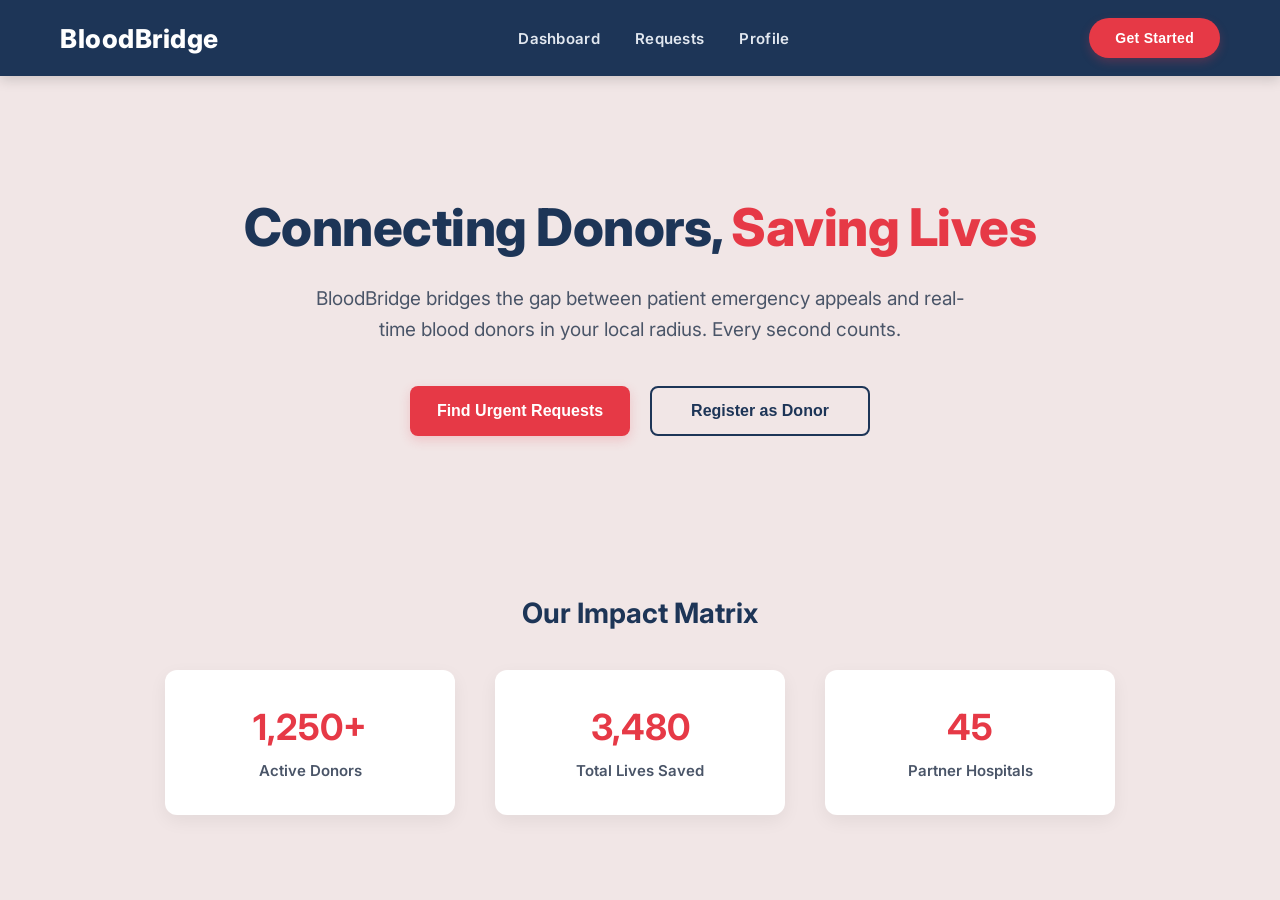
==== index.html @ 4d7ae3db "home" ====
<!DOCTYPE html>
<html lang="en">
<head>
    <meta charset="UTF-8">
    <meta name="viewport" content="width=device-width, initial-scale=1.0">
    <title>BloodBridge - Home</title>
    <link rel="stylesheet" href="styles.css">
    <link href="https://fonts.googleapis.com/css2?family=Inter:wght@400;500;600;700;800&display=swap" rel="stylesheet">
</head>
<body>

    <nav class="navbar">
        <div class="nav-logo">BloodBridge</div>
        <ul class="nav-links">
            <li><a href="#dashboard">Dashboard</a></li>
            <li><a href="#requests">Requests</a></li>
            <li><a href="#profile">Profile</a></li>
        </ul>
        <button class="nav-btn">Get Started</button>
    </nav>

    <header class="hero-section">
        <div class="hero-content">
            <h1>Connecting Donors, <span class="highlight">Saving Lives</span></h1>
            <p>
                BloodBridge bridges the gap between patient emergency appeals and real-time 
                blood donors in your local radius. Every second counts.
            </p>
            <div class="hero-actions">
                <button class="btn-primary">Find Urgent Requests</button>
                <button class="btn-secondary">Register as Donor</button>
            </div>
        </div>
    </header>

    <section class="stats-section">
        <h2>Our Impact Matrix</h2>
        <div class="stats-grid">
            <div class="stat-card">
                <h3>1,250+</h3>
                <p>Active Donors</p>
            </div>
            <div class="stat-card">
                <h3>3,480</h3>
                <p>Total Lives Saved</p>
            </div>
            <div class="stat-card">
                <h3>45</h3>
                <p>Partner Hospitals</p>
            </div>
        </div>
    </section>

</body>
</html>
---- styles.css ----
body {
  font-family: 'Inter', sans-serif;
  color: #333333;
  margin: 0;
  padding: 0;
  background-color: #f1e6e6;
  -webkit-font-smoothing: antialiased;
}

.navbar {
  display: flex;
  justify-content: space-between;
  align-items: center;
  padding: 18px 60px;
  background-color: #1d3557;
  box-shadow: 0 4px 12px rgba(0, 0, 0, 0.15);
  position: sticky;
  top: 0;
  z-index: 1000;
}

.nav-logo {
  font-size: 26px;
  font-weight: 800;
  color: #ffffff;
  letter-spacing: 0.5px;
}

.nav-links {
  display: flex;
  list-style: none;
  gap: 35px;
  padding: 0;
  margin: 0;
}

.nav-links a {
  text-decoration: none;
  color: #e2e8f0;
  font-weight: 600;
  font-size: 15px;
  letter-spacing: 0.3px;
  transition: color 0.2s;
}

.nav-links a:hover {
  color: #e63946;
}

.nav-btn {
  background-color: #e63946;
  color: #ffffff;
  border: none;
  padding: 12px 26px;
  border-radius: 50px;
  cursor: pointer;
  font-weight: 700;
  font-size: 14px;
  letter-spacing: 0.3px;
  box-shadow: 0 4px 10px rgba(230, 57, 70, 0.25);
  transition: transform 0.2s ease, background-color 0.2s ease, box-shadow 0.2s ease;
}

.hero-section {
  background: #f1e6e6;
  padding: 120px 40px 80px 40px;
  text-align: center;
}

.hero-content h1 {
  font-size: 52px;
  font-weight: 800;
  color: #1d3557;
  margin-bottom: 24px;
  margin-top: 0;
  letter-spacing: -0.5px;
}

.highlight {
  color: #e63946;
}

.hero-content p {
  font-size: 19px;
  max-width: 650px;
  margin: 0 auto 40px auto;
  line-height: 1.65;
  color: #4a5568;
}

.hero-actions {
  display: flex;
  justify-content: center;
  align-items: center;
  gap: 20px;
}

.btn-primary, .btn-secondary {
  width: 220px;
  height: 50px;
  font-size: 16px;
  font-weight: 600;
  border-radius: 8px;
  cursor: pointer;
  box-sizing: border-box;
  display: flex;
  justify-content: center;
  align-items: center;
  transition: transform 0.2s ease, background-color 0.2s ease, box-shadow 0.2s ease, border-color 0.2s ease;
}

.btn-primary {
  background-color: #e63946;
  color: #ffffff;
  border: none;
  box-shadow: 0 4px 12px rgba(230, 57, 70, 0.2);
}

.btn-secondary {
  background-color: transparent;
  color: #1d3557;
  border: 2px solid #1d3557;
}

.btn-primary:hover, .nav-btn:hover {
  background-color: #d62839;
  transform: scale(1.05);
  box-shadow: 0 6px 16px rgba(230, 57, 70, 0.35);
}

.btn-secondary:hover {
  background-color: #1d3557;
  color: #ffffff;
  transform: scale(1.05);
  box-shadow: 0 6px 16px rgba(29, 53, 87, 0.25);
}

.stats-section {
  padding: 80px 40px;
  text-align: center;
  background-color: #f1e6e6;
}

.stats-section h2 {
  font-size: 28px;
  font-weight: 700;
  color: #1d3557;
  margin-top: 0;
  margin-bottom: 40px;
}

.stats-grid {
  display: flex;
  justify-content: center;
  gap: 40px;
  flex-wrap: wrap;
}

.stat-card {
  background: #ffffff;
  padding: 35px 25px;
  border-radius: 12px;
  box-shadow: 0 6px 18px rgba(0, 0, 0, 0.06);
  width: 240px;
  transition: transform 0.2s ease;
}

.stat-card:hover {
  transform: translateY(-5px);
}

.stat-card h3 {
  font-size: 36px;
  font-weight: 700;
  color: #e63946;
  margin: 0 0 12px 0;
}

.stat-card p {
  margin: 0;
  color: #4a5568;
  font-weight: 600;
  font-size: 15px;
}


.auth-page {
    background-color: #f7ebe7;
    display: flex;
    justify-content: center;
    align-items: center;
    min-height: 100vh;
    padding: 20px;
}

.auth-container {
    background: #ffffff;
    padding: 40px;
    border-radius: 20px;
    box-shadow: 0 4px 15px rgba(0, 0, 0, 0.02);
    width: 100%;
    max-width: 480px;
}

.auth-header {
    text-align: center;
    margin-bottom: 24px;
}

.auth-logo {
    font-size: 2rem;
    font-weight: 700;
    color: #e63946;
    margin-bottom: 8px;
}

.auth-header h2 {
    font-size: 1.5rem;
    color: #1d3557;
    margin-bottom: 6px;
}

.auth-header p {
    font-size: 0.95rem;
    color: #6c757d;
}

.auth-form {
    display: flex;
    flex-direction: column;
    gap: 16px;
}

.form-group {
    display: flex;
    flex-direction: column;
    gap: 6px;
}

.form-row {
    display: flex;
    gap: 16px;
    width: 100%;
}

.form-row .form-group {
    flex: 1;
}

.form-group label {
    font-size: 0.9rem;
    font-weight: 600;
    color: #1d3557;
}

.form-group input, 
.form-group select {
    width: 100%;
    padding: 10px 14px;
    font-size: 0.95rem;
    border: 1px solid #ced4da;
    border-radius: 6px;
    outline: none;
    background-color: #fff;
    color: #212529;
    transition: border-color 0.2s ease;
}

.form-group input::placeholder {
    color: #adb5bd; 
}

.form-group input:focus, 
.form-group select:focus {
    border-color: #e63946;
}

.btn-auth {
    width: 100%;
    padding: 12px;
    font-size: 1rem;
    font-weight: 600;
    background: #e63946;
    color: #fff;
    border: none;
    border-radius: 6px;
    cursor: pointer;
    margin-top: 10px;
    transition: background 0.2s ease;
}

.btn-auth:hover {
    background: #d62828;
}

.auth-footer {
    text-align: center;
    margin-top: 20px;
    font-size: 0.9rem;
    color: #6c757d;
}

.auth-footer a {
    color: #e63946;
    text-decoration: none;
    font-weight: 600;
}

.auth-footer a:hover {
    text-decoration: underline;
}
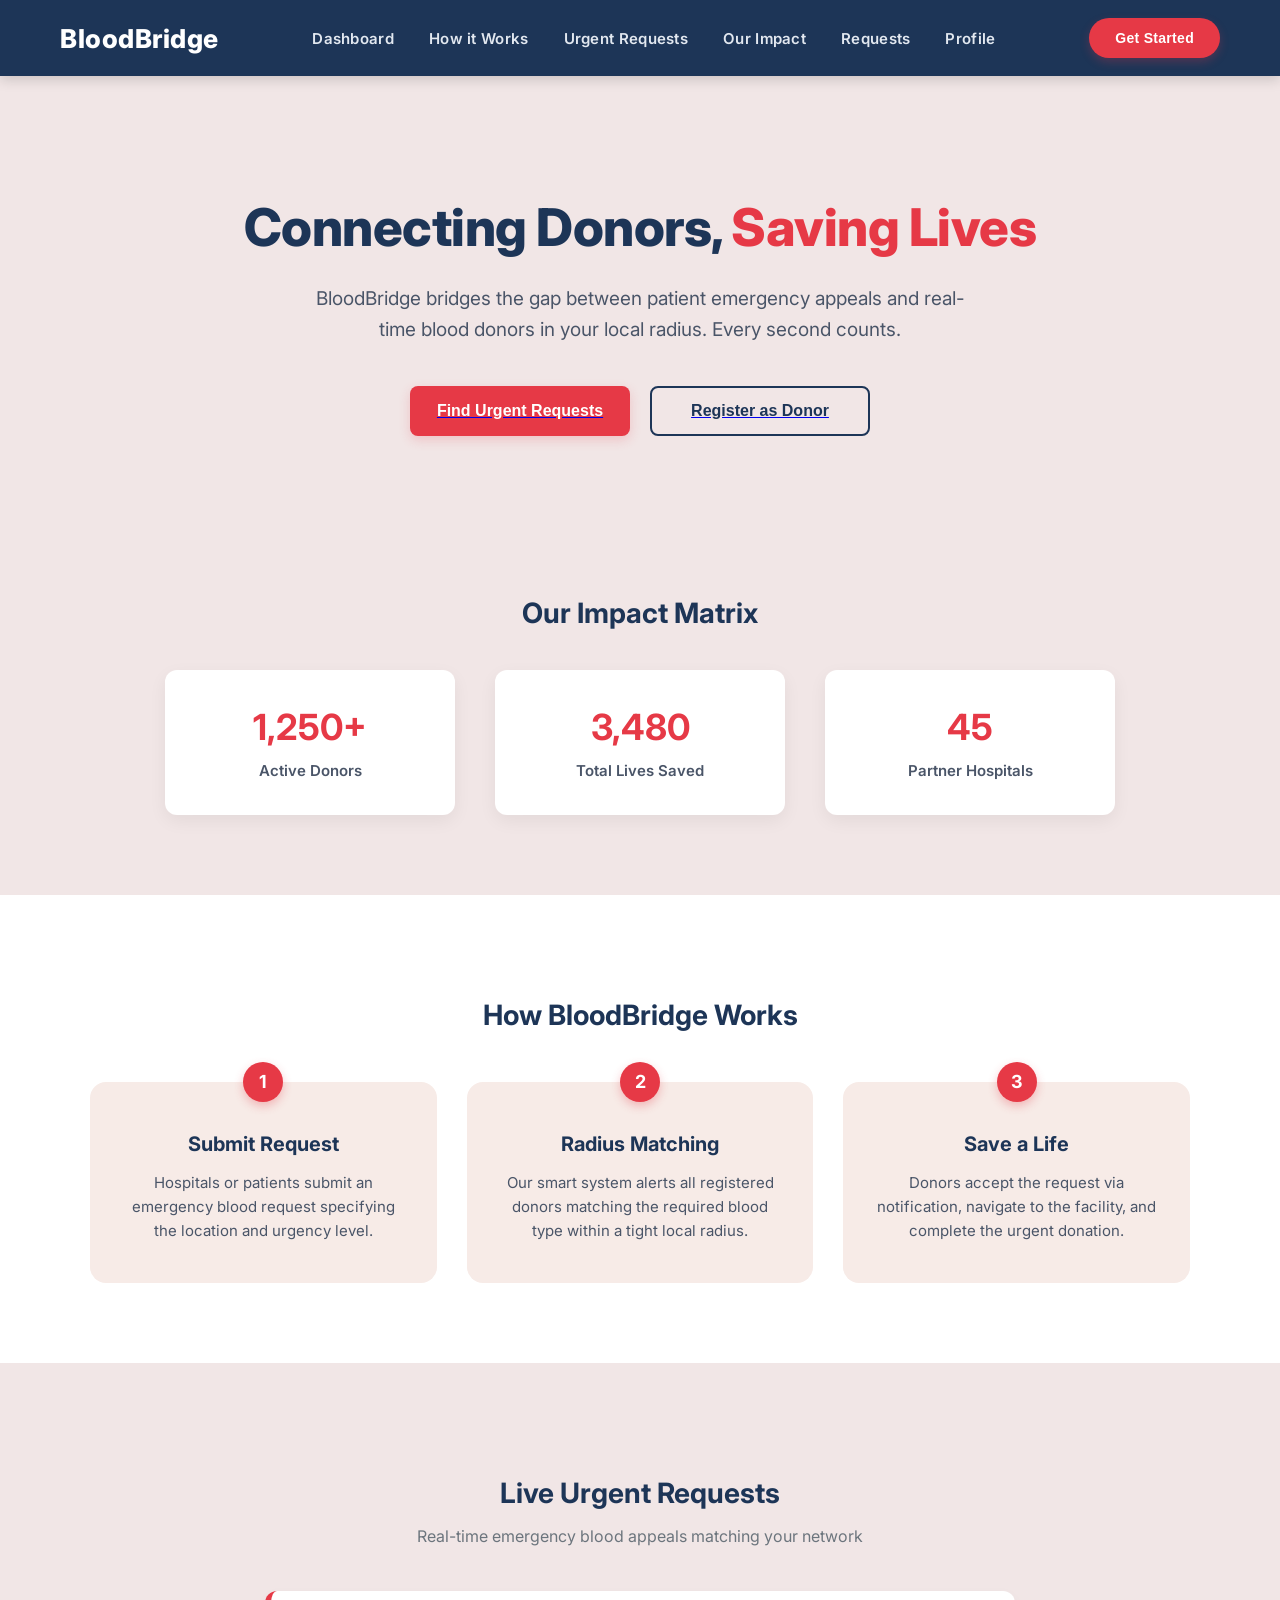
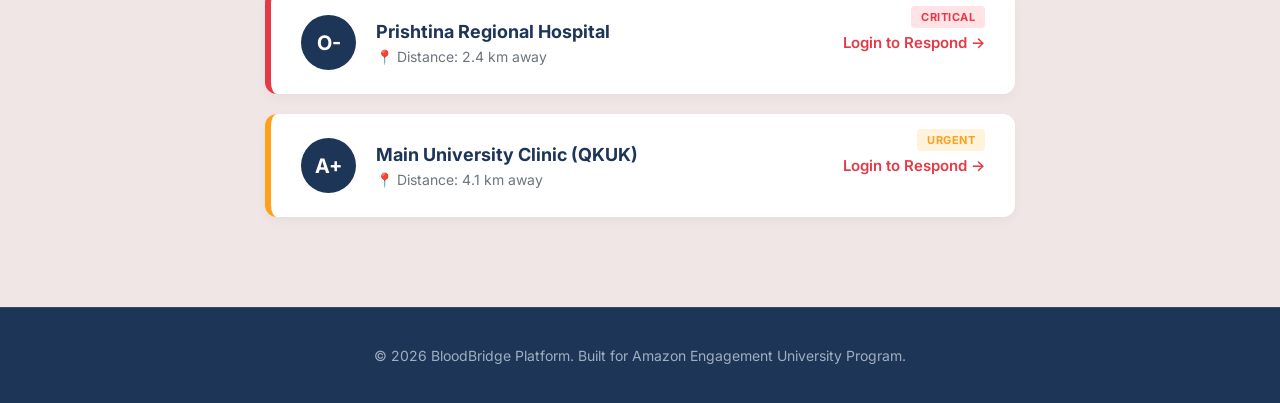
==== commit 58826eb1: "connects landing page with index page" ====
--- a/index.html
+++ b/index.html
@@ -1,55 +1,137 @@
-<!DOCTYPE html>
+<!doctype html>
 <html lang="en">
-<head>
-    <meta charset="UTF-8">
-    <meta name="viewport" content="width=device-width, initial-scale=1.0">
+  <head>
+    <meta charset="UTF-8" />
+    <meta name="viewport" content="width=device-width, initial-scale=1.0" />
     <title>BloodBridge - Home</title>
-    <link rel="stylesheet" href="styles.css">
-    <link href="https://fonts.googleapis.com/css2?family=Inter:wght@400;500;600;700;800&display=swap" rel="stylesheet">
-</head>
-<body>
-
+    <link rel="stylesheet" href="styles.css" />
+    <link
+      href="https://fonts.googleapis.com/css2?family=Inter:wght@400;500;600;700;800&display=swap"
+      rel="stylesheet"
+    />
+  </head>
+  <body>
     <nav class="navbar">
-        <div class="nav-logo">BloodBridge</div>
-        <ul class="nav-links">
-            <li><a href="#dashboard">Dashboard</a></li>
-            <li><a href="#requests">Requests</a></li>
-            <li><a href="#profile">Profile</a></li>
-        </ul>
-        <button class="nav-btn">Get Started</button>
+      <div class="nav-logo">BloodBridge</div>
+      <ul class="nav-links">
+        <li><a href="#dashboard">Dashboard</a></li>
+        <li><a href="#how-it-works">How it Works</a></li>
+        <li><a href="#urgent-requests">Urgent Requests</a></li>
+        <li><a href="#stats">Our Impact</a></li>
+        <li><a href="#requests">Requests</a></li>
+        <li><a href="#profile">Profile</a></li>
+      </ul>
+      <a href="login_register.html"
+        ><button class="nav-btn">Get Started</button></a
+      >
     </nav>
 
     <header class="hero-section">
-        <div class="hero-content">
-            <h1>Connecting Donors, <span class="highlight">Saving Lives</span></h1>
-            <p>
-                BloodBridge bridges the gap between patient emergency appeals and real-time 
-                blood donors in your local radius. Every second counts.
-            </p>
-            <div class="hero-actions">
-                <button class="btn-primary">Find Urgent Requests</button>
-                <button class="btn-secondary">Register as Donor</button>
-            </div>
+      <div class="hero-content">
+        <h1>Connecting Donors, <span class="highlight">Saving Lives</span></h1>
+        <p>
+          BloodBridge bridges the gap between patient emergency appeals and
+          real-time blood donors in your local radius. Every second counts.
+        </p>
+        <div class="hero-actions">
+          <a href="#urgent-requests"
+            ><button class="btn-primary">Find Urgent Requests</button></a
+          >
+          <a href="login_register.html"
+            ><button class="btn-secondary">Register as Donor</button></a
+          >
         </div>
+      </div>
     </header>
 
-    <section class="stats-section">
-        <h2>Our Impact Matrix</h2>
-        <div class="stats-grid">
-            <div class="stat-card">
-                <h3>1,250+</h3>
-                <p>Active Donors</p>
-            </div>
-            <div class="stat-card">
-                <h3>3,480</h3>
-                <p>Total Lives Saved</p>
-            </div>
-            <div class="stat-card">
-                <h3>45</h3>
-                <p>Partner Hospitals</p>
-            </div>
+    <section id="stats" class="stats-section">
+      <h2>Our Impact Matrix</h2>
+      <div class="stats-grid">
+        <div class="stat-card">
+          <h3>1,250+</h3>
+          <p>Active Donors</p>
         </div>
+        <div class="stat-card">
+          <h3>3,480</h3>
+          <p>Total Lives Saved</p>
+        </div>
+        <div class="stat-card">
+          <h3>45</h3>
+          <p>Partner Hospitals</p>
+        </div>
+      </div>
     </section>
 
-</body>
-</html>+    <section id="how-it-works" class="how-section">
+      <h2>How BloodBridge Works</h2>
+      <div class="steps-grid">
+        <div class="step-card">
+          <div class="step-number">1</div>
+          <h3>Submit Request</h3>
+          <p>
+            Hospitals or patients submit an emergency blood request specifying
+            the location and urgency level.
+          </p>
+        </div>
+        <div class="step-card">
+          <div class="step-number">2</div>
+          <h3>Radius Matching</h3>
+          <p>
+            Our smart system alerts all registered donors matching the required
+            blood type within a tight local radius.
+          </p>
+        </div>
+        <div class="step-card">
+          <div class="step-number">3</div>
+          <h3>Save a Life</h3>
+          <p>
+            Donors accept the request via notification, navigate to the
+            facility, and complete the urgent donation.
+          </p>
+        </div>
+      </div>
+    </section>
+
+    <section id="urgent-requests" class="requests-preview-section">
+      <h2>Live Urgent Requests</h2>
+      <p class="section-subtitle">
+        Real-time emergency blood appeals matching your network
+      </p>
+
+      <div class="requests-container">
+        <div class="request-preview-card border-critical">
+          <div class="badge badge-critical">CRITICAL</div>
+          <div class="request-info">
+            <span class="blood-badge-large">O-</span>
+            <div>
+              <h3>Prishtina Regional Hospital</h3>
+              <p>📍 Distance: 2.4 km away</p>
+            </div>
+          </div>
+          <a href="login_register.html" class="action-link"
+            >Login to Respond →</a
+          >
+        </div>
+
+        <div class="request-preview-card border-urgent">
+          <div class="badge badge-urgent">URGENT</div>
+          <div class="request-info">
+            <span class="blood-badge-large">A+</span>
+            <div>
+              <h3>Main University Clinic (QKUK)</h3>
+              <p>📍 Distance: 4.1 km away</p>
+            </div>
+          </div>
+          <a href="auth.html" class="action-link">Login to Respond →</a>
+        </div>
+      </div>
+    </section>
+
+    <footer class="main-footer">
+      <p>
+        &copy; 2026 BloodBridge Platform. Built for Amazon Engagement University
+        Program.
+      </p>
+    </footer>
+  </body>
+</html>
--- a/styles.css
+++ b/styles.css
@@ -1,5 +1,5 @@
 body {
-  font-family: 'Inter', sans-serif;
+  font-family: "Inter", sans-serif;
   color: #333333;
   margin: 0;
   padding: 0;
@@ -58,7 +58,10 @@
   font-size: 14px;
   letter-spacing: 0.3px;
   box-shadow: 0 4px 10px rgba(230, 57, 70, 0.25);
-  transition: transform 0.2s ease, background-color 0.2s ease, box-shadow 0.2s ease;
+  transition:
+    transform 0.2s ease,
+    background-color 0.2s ease,
+    box-shadow 0.2s ease;
 }
 
 .hero-section {
@@ -95,7 +98,8 @@
   gap: 20px;
 }
 
-.btn-primary, .btn-secondary {
+.btn-primary,
+.btn-secondary {
   width: 220px;
   height: 50px;
   font-size: 16px;
@@ -106,7 +110,11 @@
   display: flex;
   justify-content: center;
   align-items: center;
-  transition: transform 0.2s ease, background-color 0.2s ease, box-shadow 0.2s ease, border-color 0.2s ease;
+  transition:
+    transform 0.2s ease,
+    background-color 0.2s ease,
+    box-shadow 0.2s ease,
+    border-color 0.2s ease;
 }
 
 .btn-primary {
@@ -122,7 +130,8 @@
   border: 2px solid #1d3557;
 }
 
-.btn-primary:hover, .nav-btn:hover {
+.btn-primary:hover,
+.nav-btn:hover {
   background-color: #d62839;
   transform: scale(1.05);
   box-shadow: 0 6px 16px rgba(230, 57, 70, 0.35);
@@ -182,130 +191,311 @@
   font-weight: 600;
   font-size: 15px;
 }
-
+.how-section {
+  padding: 80px 40px;
+  text-align: center;
+  background-color: #ffffff;
+}
+
+.how-section h2 {
+  font-size: 28px;
+  font-weight: 700;
+  color: #1d3557;
+  margin-bottom: 50px;
+}
+
+.steps-grid {
+  display: flex;
+  justify-content: center;
+  gap: 30px;
+  flex-wrap: wrap;
+  max-width: 1100px;
+  margin: 0 auto;
+}
+
+.step-card {
+  flex: 1;
+  min-width: 280px;
+  max-width: 340px;
+  padding: 40px 30px;
+  background: #f7ebe7;
+  border-radius: 16px;
+  position: relative;
+  text-align: center;
+}
+
+.step-number {
+  position: absolute;
+  top: -20px;
+  left: 50%;
+  transform: translateX(-50%);
+  background-color: #e63946;
+  color: #ffffff;
+  width: 40px;
+  height: 40px;
+  border-radius: 50%;
+  display: flex;
+  justify-content: center;
+  align-items: center;
+  font-weight: 700;
+  font-size: 18px;
+  box-shadow: 0 4px 10px rgba(230, 57, 70, 0.3);
+}
+
+.step-card h3 {
+  color: #1d3557;
+  font-size: 20px;
+  margin-top: 10px;
+  margin-bottom: 15px;
+}
+
+.step-card p {
+  color: #4a5568;
+  font-size: 15px;
+  line-height: 1.6;
+  margin: 0;
+}
+.requests-preview-section {
+  padding: 90px 40px;
+  text-align: center;
+  background-color: #f1e6e6;
+}
+
+.requests-preview-section h2 {
+  font-size: 28px;
+  font-weight: 700;
+  color: #1d3557;
+  margin-bottom: 8px;
+}
+
+.section-subtitle {
+  color: #6c757d;
+  font-size: 16px;
+  margin-bottom: 45px;
+}
+
+.requests-container {
+  display: flex;
+  flex-direction: column;
+  gap: 20px;
+  max-width: 750px;
+  margin: 0 auto;
+}
+
+.request-preview-card {
+  background: #ffffff;
+  padding: 24px 30px;
+  border-radius: 12px;
+  display: flex;
+  justify-content: space-between;
+  align-items: center;
+  text-align: left;
+  box-shadow: 0 4px 12px rgba(0, 0, 0, 0.04);
+  position: relative;
+  border-left: 6px solid;
+}
+
+.border-critical {
+  border-left-color: #e63946;
+}
+.border-urgent {
+  border-left-color: #ff9f1c;
+}
+
+.badge {
+  position: absolute;
+  top: 15px;
+  right: 30px;
+  font-size: 11px;
+  font-weight: 700;
+  padding: 4px 10px;
+  border-radius: 4px;
+  letter-spacing: 0.5px;
+}
+
+.badge-critical {
+  background: #ffe3e5;
+  color: #e63946;
+}
+.badge-urgent {
+  background: #fff3db;
+  color: #ff9f1c;
+}
+
+.request-info {
+  display: flex;
+  align-items: center;
+  gap: 20px;
+}
+
+.blood-badge-large {
+  background-color: #1d3557;
+  color: #ffffff;
+  width: 55px;
+  height: 55px;
+  border-radius: 50%;
+  display: flex;
+  justify-content: center;
+  align-items: center;
+  font-weight: 700;
+  font-size: 20px;
+}
+
+.request-info h3 {
+  margin: 0 0 6px 0;
+  font-size: 18px;
+  color: #1d3557;
+}
+
+.request-info p {
+  margin: 0;
+  color: #6c757d;
+  font-size: 14px;
+}
+
+.action-link {
+  color: #e63946;
+  text-decoration: none;
+  font-weight: 600;
+  font-size: 15px;
+  transition: transform 0.2s;
+}
+
+.action-link:hover {
+  transform: translateX(3px);
+}
+
+.main-footer {
+  background-color: #1d3557;
+  color: #a0aec0;
+  text-align: center;
+  padding: 25px 20px;
+  font-size: 14px;
+  border-top: 1px solid rgba(255, 255, 255, 0.1);
+}
 
 .auth-page {
-    background-color: #f7ebe7;
-    display: flex;
-    justify-content: center;
-    align-items: center;
-    min-height: 100vh;
-    padding: 20px;
+  background-color: #f7ebe7;
+  display: flex;
+  justify-content: center;
+  align-items: center;
+  min-height: 100vh;
+  padding: 20px;
 }
 
 .auth-container {
-    background: #ffffff;
-    padding: 40px;
-    border-radius: 20px;
-    box-shadow: 0 4px 15px rgba(0, 0, 0, 0.02);
-    width: 100%;
-    max-width: 480px;
+  background: #ffffff;
+  padding: 40px;
+  border-radius: 20px;
+  box-shadow: 0 4px 15px rgba(0, 0, 0, 0.02);
+  width: 100%;
+  max-width: 480px;
 }
 
 .auth-header {
-    text-align: center;
-    margin-bottom: 24px;
+  text-align: center;
+  margin-bottom: 24px;
 }
 
 .auth-logo {
-    font-size: 2rem;
-    font-weight: 700;
-    color: #e63946;
-    margin-bottom: 8px;
+  font-size: 2rem;
+  font-weight: 700;
+  color: #e63946;
+  margin-bottom: 8px;
 }
 
 .auth-header h2 {
-    font-size: 1.5rem;
-    color: #1d3557;
-    margin-bottom: 6px;
+  font-size: 1.5rem;
+  color: #1d3557;
+  margin-bottom: 6px;
 }
 
 .auth-header p {
-    font-size: 0.95rem;
-    color: #6c757d;
+  font-size: 0.95rem;
+  color: #6c757d;
 }
 
 .auth-form {
-    display: flex;
-    flex-direction: column;
-    gap: 16px;
+  display: flex;
+  flex-direction: column;
+  gap: 16px;
 }
 
 .form-group {
-    display: flex;
-    flex-direction: column;
-    gap: 6px;
+  display: flex;
+  flex-direction: column;
+  gap: 6px;
 }
 
 .form-row {
-    display: flex;
-    gap: 16px;
-    width: 100%;
+  display: flex;
+  gap: 16px;
+  width: 100%;
 }
 
 .form-row .form-group {
-    flex: 1;
+  flex: 1;
 }
 
 .form-group label {
-    font-size: 0.9rem;
-    font-weight: 600;
-    color: #1d3557;
-}
-
-.form-group input, 
+  font-size: 0.9rem;
+  font-weight: 600;
+  color: #1d3557;
+}
+
+.form-group input,
 .form-group select {
-    width: 100%;
-    padding: 10px 14px;
-    font-size: 0.95rem;
-    border: 1px solid #ced4da;
-    border-radius: 6px;
-    outline: none;
-    background-color: #fff;
-    color: #212529;
-    transition: border-color 0.2s ease;
+  width: 100%;
+  padding: 10px 14px;
+  font-size: 0.95rem;
+  border: 1px solid #ced4da;
+  border-radius: 6px;
+  outline: none;
+  background-color: #fff;
+  color: #212529;
+  transition: border-color 0.2s ease;
 }
 
 .form-group input::placeholder {
-    color: #adb5bd; 
-}
-
-.form-group input:focus, 
+  color: #adb5bd;
+}
+
+.form-group input:focus,
 .form-group select:focus {
-    border-color: #e63946;
+  border-color: #e63946;
 }
 
 .btn-auth {
-    width: 100%;
-    padding: 12px;
-    font-size: 1rem;
-    font-weight: 600;
-    background: #e63946;
-    color: #fff;
-    border: none;
-    border-radius: 6px;
-    cursor: pointer;
-    margin-top: 10px;
-    transition: background 0.2s ease;
+  width: 100%;
+  padding: 12px;
+  font-size: 1rem;
+  font-weight: 600;
+  background: #e63946;
+  color: #fff;
+  border: none;
+  border-radius: 6px;
+  cursor: pointer;
+  margin-top: 10px;
+  transition: background 0.2s ease;
 }
 
 .btn-auth:hover {
-    background: #d62828;
+  background: #d62828;
 }
 
 .auth-footer {
-    text-align: center;
-    margin-top: 20px;
-    font-size: 0.9rem;
-    color: #6c757d;
+  text-align: center;
+  margin-top: 20px;
+  font-size: 0.9rem;
+  color: #6c757d;
 }
 
 .auth-footer a {
-    color: #e63946;
-    text-decoration: none;
-    font-weight: 600;
+  color: #e63946;
+  text-decoration: none;
+  font-weight: 600;
 }
 
 .auth-footer a:hover {
-    text-decoration: underline;
-}+  text-decoration: underline;
+}
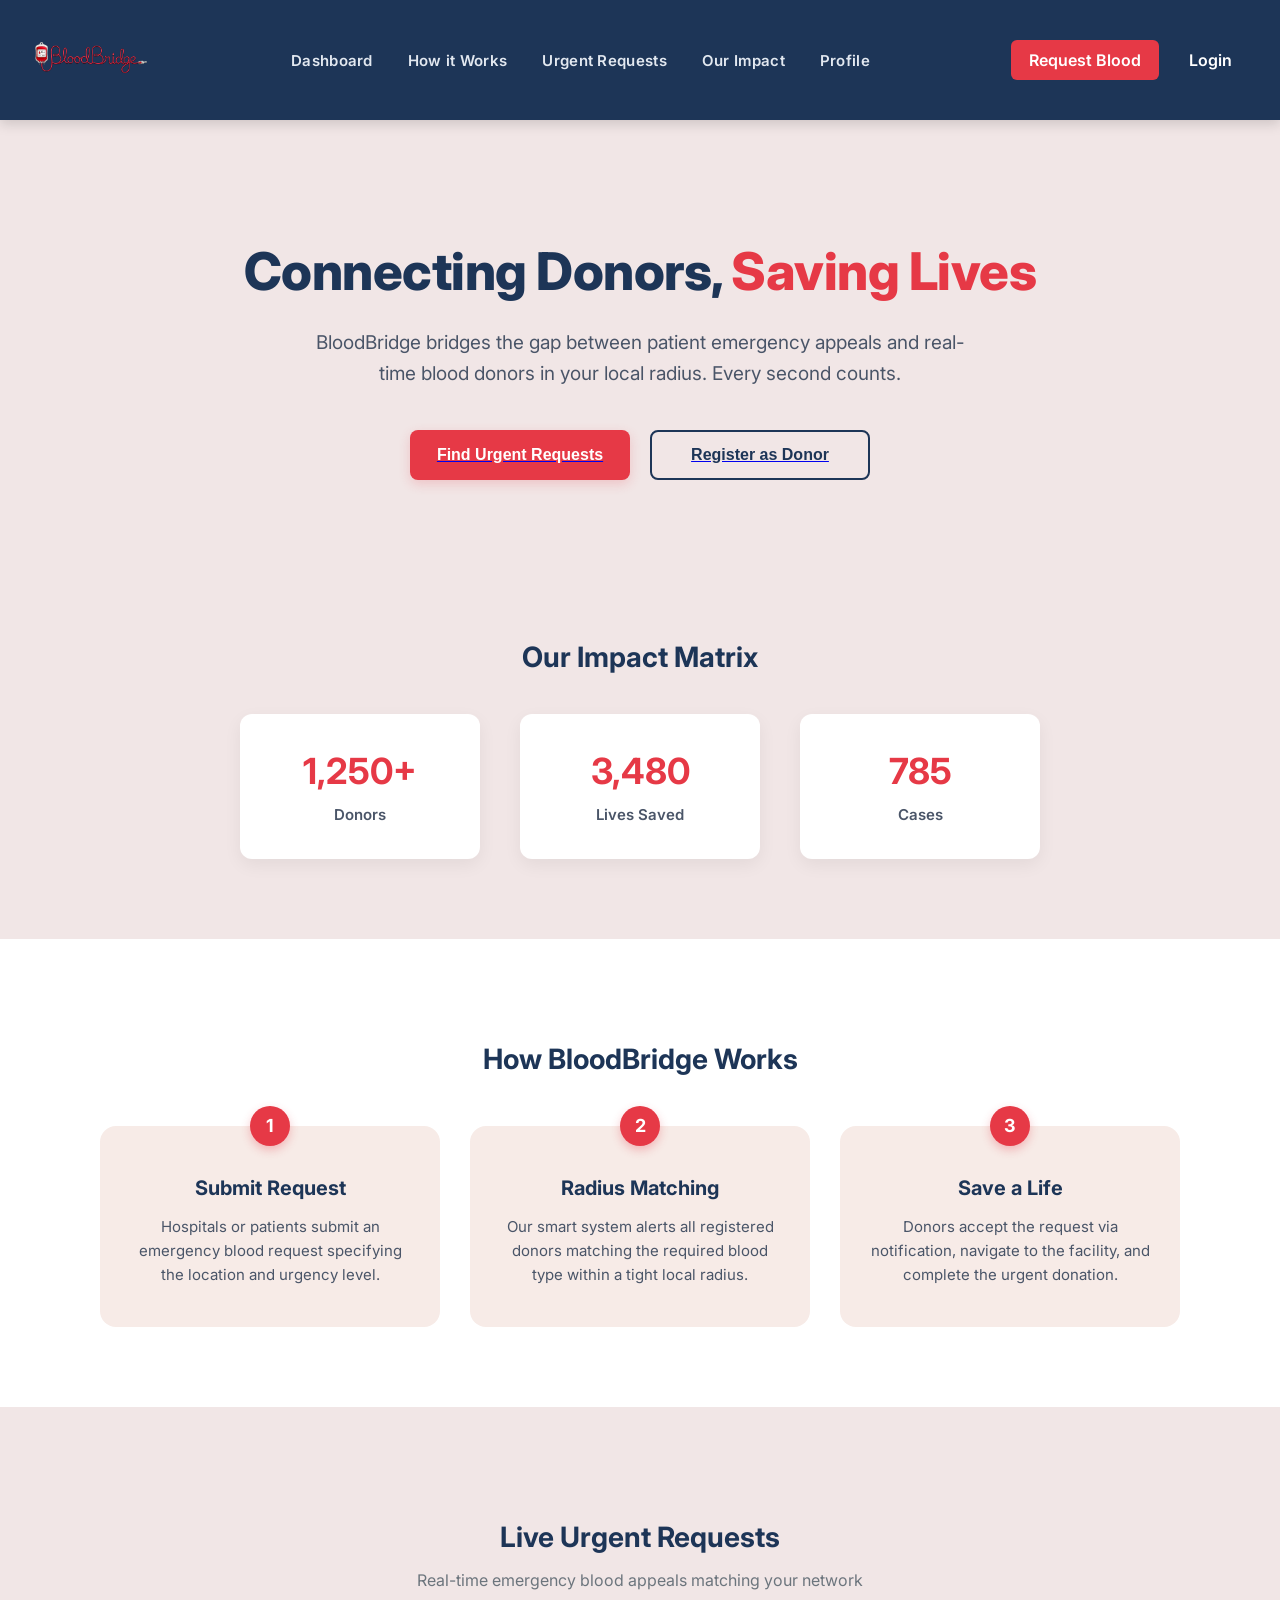
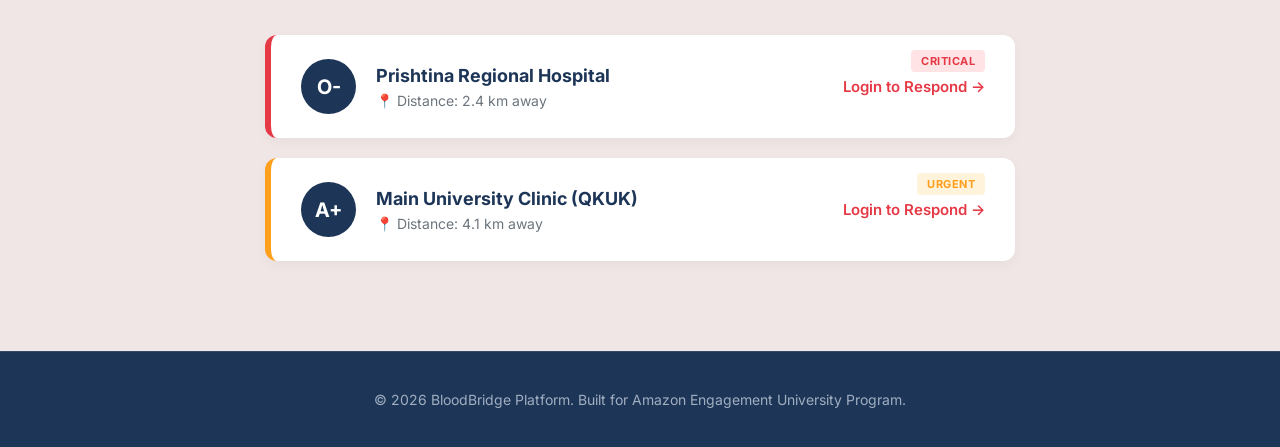
==== commit 675053c6: "makes some new chenges and connects pages with each other" ====
--- a/index.html
+++ b/index.html
@@ -12,18 +12,23 @@
   </head>
   <body>
     <nav class="navbar">
-      <div class="nav-logo">BloodBridge</div>
-      <ul class="nav-links">
-        <li><a href="#dashboard">Dashboard</a></li>
+      <div class="nav-logo">
+        <img src="images/logo.png" alt="BloodBridge Logo" />
+      </div>
+      <button class="menu-toggle" id="menu-toggle">☰</button>
+
+      <ul class="nav-links" id="nav-links">
+        <li><a href="map_dashboard.html">Dashboard</a></li>
         <li><a href="#how-it-works">How it Works</a></li>
         <li><a href="#urgent-requests">Urgent Requests</a></li>
         <li><a href="#stats">Our Impact</a></li>
-        <li><a href="#requests">Requests</a></li>
-        <li><a href="#profile">Profile</a></li>
+        <li><a href="profile.html">Profile</a></li>
       </ul>
-      <a href="login_register.html"
-        ><button class="nav-btn">Get Started</button></a
-      >
+
+      <div class="nav-actions">
+        <a href="create_request.html" class="btn-primary-nav">Request Blood</a>
+        <a href="login_register.html" class="btn-login">Login</a>
+      </div>
     </nav>
 
     <header class="hero-section">
@@ -49,15 +54,17 @@
       <div class="stats-grid">
         <div class="stat-card">
           <h3>1,250+</h3>
-          <p>Active Donors</p>
+          <p>Donors</p>
         </div>
+
         <div class="stat-card">
           <h3>3,480</h3>
-          <p>Total Lives Saved</p>
+          <p>Lives Saved</p>
         </div>
+
         <div class="stat-card">
-          <h3>45</h3>
-          <p>Partner Hospitals</p>
+          <h3>785</h3>
+          <p>Cases</p>
         </div>
       </div>
     </section>
@@ -133,5 +140,6 @@
         Program.
       </p>
     </footer>
+    <script src="script.js"></script>
   </body>
 </html>
--- a/styles.css
+++ b/styles.css
@@ -1,3 +1,12 @@
+* {
+  box-sizing: border-box;
+}
+*,
+*::before,
+*::after {
+  box-sizing: border-box;
+}
+
 body {
   font-family: "Inter", sans-serif;
   color: #333333;
@@ -5,13 +14,14 @@
   padding: 0;
   background-color: #f1e6e6;
   -webkit-font-smoothing: antialiased;
+  overflow-x: hidden;
 }
 
 .navbar {
   display: flex;
   justify-content: space-between;
   align-items: center;
-  padding: 18px 60px;
+  padding: 0px 30px;
   background-color: #1d3557;
   box-shadow: 0 4px 12px rgba(0, 0, 0, 0.15);
   position: sticky;
@@ -20,12 +30,18 @@
 }
 
 .nav-logo {
-  font-size: 26px;
-  font-weight: 800;
-  color: #ffffff;
-  letter-spacing: 0.5px;
-}
-
+  display: flex;
+  align-items: center;
+  gap: 10px;
+  font-size: 24px;
+  font-weight: 700;
+}
+
+.nav-logo img {
+  width: 120px !important;
+  height: 120px !important;
+  object-fit: contain;
+}
 .nav-links {
   display: flex;
   list-style: none;
@@ -64,6 +80,10 @@
     box-shadow 0.2s ease;
 }
 
+.menu-toggle {
+  display: none;
+}
+
 .hero-section {
   background: #f1e6e6;
   padding: 120px 40px 80px 40px;
@@ -96,6 +116,48 @@
   justify-content: center;
   align-items: center;
   gap: 20px;
+}
+.nav-actions {
+  display: flex;
+  align-items: center;
+  gap: 12px;
+}
+
+.btn-outline,
+.btn-primary-nav,
+.btn-login {
+  text-decoration: none;
+  padding: 10px 18px;
+  border-radius: 6px;
+  font-weight: 600;
+  transition: 0.2s ease;
+}
+
+.btn-outline {
+  border: 2px solid #ffffff;
+  color: #ffffff;
+}
+
+.btn-outline:hover {
+  background: #ffffff;
+  color: #1d3557;
+}
+
+.btn-primary-nav {
+  background: #e63946;
+  color: #ffffff;
+}
+
+.btn-primary-nav:hover {
+  background: #d62839;
+}
+
+.btn-login {
+  color: #ffffff;
+}
+
+.btn-login:hover {
+  color: #e63946;
 }
 
 .btn-primary,
@@ -372,6 +434,19 @@
   padding: 25px 20px;
   font-size: 14px;
   border-top: 1px solid rgba(255, 255, 255, 0.1);
+}
+.nav-logo {
+  display: flex;
+  align-items: center;
+  gap: 10px;
+  font-size: 24px;
+  font-weight: 700;
+}
+
+.nav-logo img {
+  width: 45px;
+  height: 45px;
+  object-fit: contain;
 }
 
 .auth-page {
@@ -499,3 +574,217 @@
 .auth-footer a:hover {
   text-decoration: underline;
 }
+
+/* ==========================
+   TABLET (1024px)
+========================== */
+
+@media (max-width: 1024px) {
+  .navbar {
+    padding: 18px 30px;
+  }
+
+  .nav-links {
+    gap: 20px;
+  }
+
+  .hero-content h1 {
+    font-size: 42px;
+  }
+
+  .hero-content p {
+    font-size: 17px;
+  }
+
+  .stats-grid,
+  .steps-grid {
+    gap: 20px;
+  }
+
+  .request-preview-card {
+    flex-direction: column;
+    align-items: flex-start;
+    gap: 20px;
+  }
+
+  .badge {
+    position: static;
+    margin-bottom: 10px;
+  }
+
+  .action-link {
+    align-self: flex-end;
+  }
+}
+
+/* ==========================
+   MOBILE (768px)
+========================== */
+
+@media (max-width: 768px) {
+  .navbar {
+    position: relative;
+    flex-wrap: wrap;
+  }
+
+  .menu-toggle {
+    display: block;
+    background: none;
+    border: none;
+    color: white;
+    font-size: 32px;
+    cursor: pointer;
+  }
+
+  .nav-links {
+    display: none;
+    width: 100%;
+    flex-direction: column;
+    background: #1d3557;
+    margin-top: 20px;
+    border-radius: 10px;
+    overflow: hidden;
+  }
+
+  .nav-links.active {
+    display: flex;
+  }
+
+  .nav-links li {
+    width: 100%;
+  }
+
+  .nav-links a {
+    display: block;
+    padding: 16px;
+    text-align: center;
+    border-top: 1px solid rgba(255, 255, 255, 0.1);
+  }
+
+  .nav-actions {
+    display: none;
+  }
+
+  .hero-section {
+    padding: 80px 20px 60px;
+  }
+
+  .hero-content h1 {
+    font-size: 36px;
+    line-height: 1.2;
+  }
+
+  .hero-content p {
+    font-size: 16px;
+  }
+
+  .hero-actions {
+    flex-direction: column;
+    width: 100%;
+  }
+
+  .btn-primary,
+  .btn-secondary {
+    width: 100%;
+    max-width: 320px;
+  }
+
+  .stats-section,
+  .how-section,
+  .requests-preview-section {
+    padding: 60px 20px;
+  }
+
+  .stats-grid,
+  .steps-grid {
+    flex-direction: column;
+    align-items: center;
+  }
+
+  .stat-card,
+  .step-card {
+    width: 100%;
+    max-width: 380px;
+  }
+
+  .request-preview-card {
+    padding: 20px;
+  }
+
+  .request-info {
+    flex-direction: column;
+    align-items: flex-start;
+    gap: 12px;
+  }
+
+  .action-link {
+    align-self: flex-start;
+  }
+
+  .form-row {
+    flex-direction: column;
+    gap: 16px;
+  }
+
+  .auth-container {
+    padding: 30px 22px;
+  }
+}
+
+/* ==========================
+   SMALL PHONES (480px)
+========================== */
+
+@media (max-width: 480px) {
+  .nav-logo {
+    font-size: 22px;
+  }
+
+  .nav-links {
+    flex-direction: column;
+    align-items: center;
+    gap: 12px;
+  }
+
+  .hero-content h1 {
+    font-size: 30px;
+  }
+
+  .hero-content p {
+    font-size: 15px;
+  }
+
+  .stats-section h2,
+  .how-section h2,
+  .requests-preview-section h2 {
+    font-size: 24px;
+  }
+
+  .stat-card h3 {
+    font-size: 30px;
+  }
+
+  .blood-badge-large {
+    width: 50px;
+    height: 50px;
+    font-size: 18px;
+  }
+
+  .request-info h3 {
+    font-size: 16px;
+  }
+
+  .request-info p {
+    font-size: 13px;
+  }
+
+  .btn-primary,
+  .btn-secondary,
+  .btn-auth {
+    font-size: 15px;
+  }
+
+  .auth-container {
+    padding: 24px 18px;
+  }
+}
